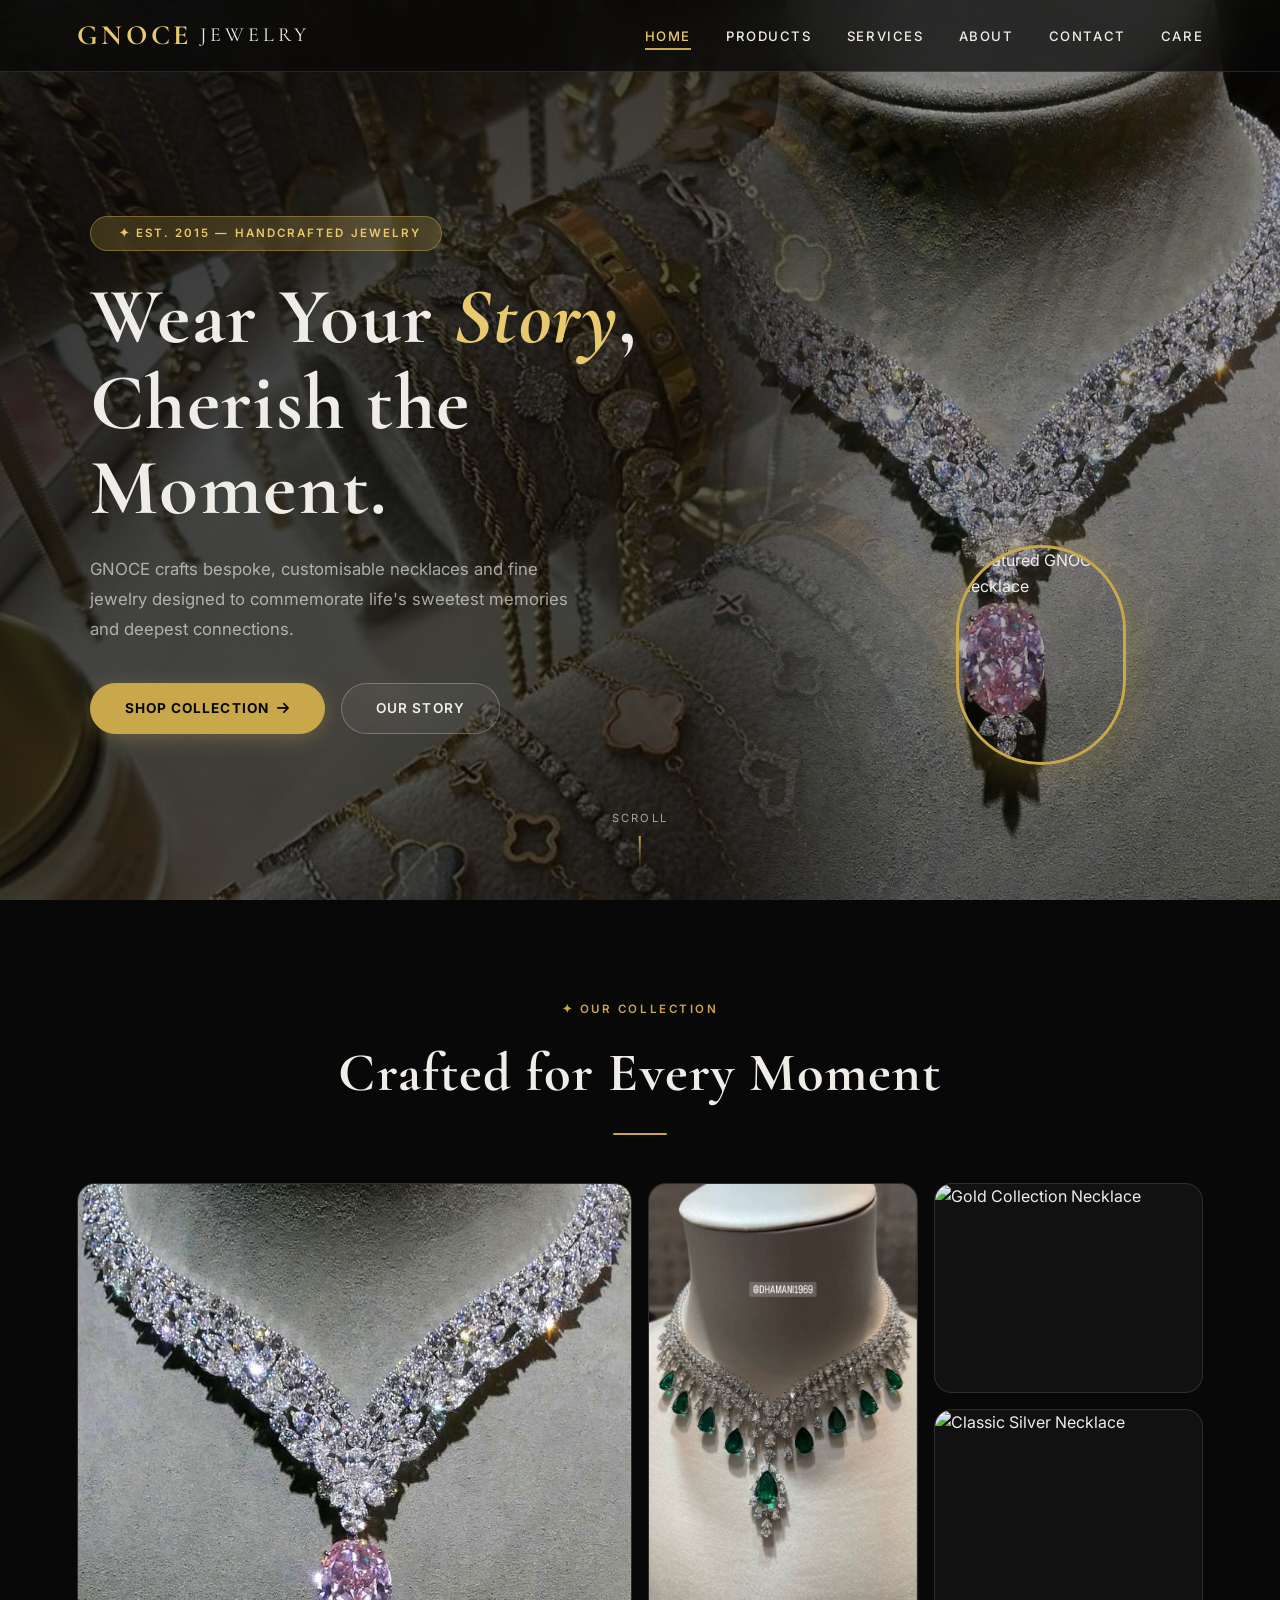
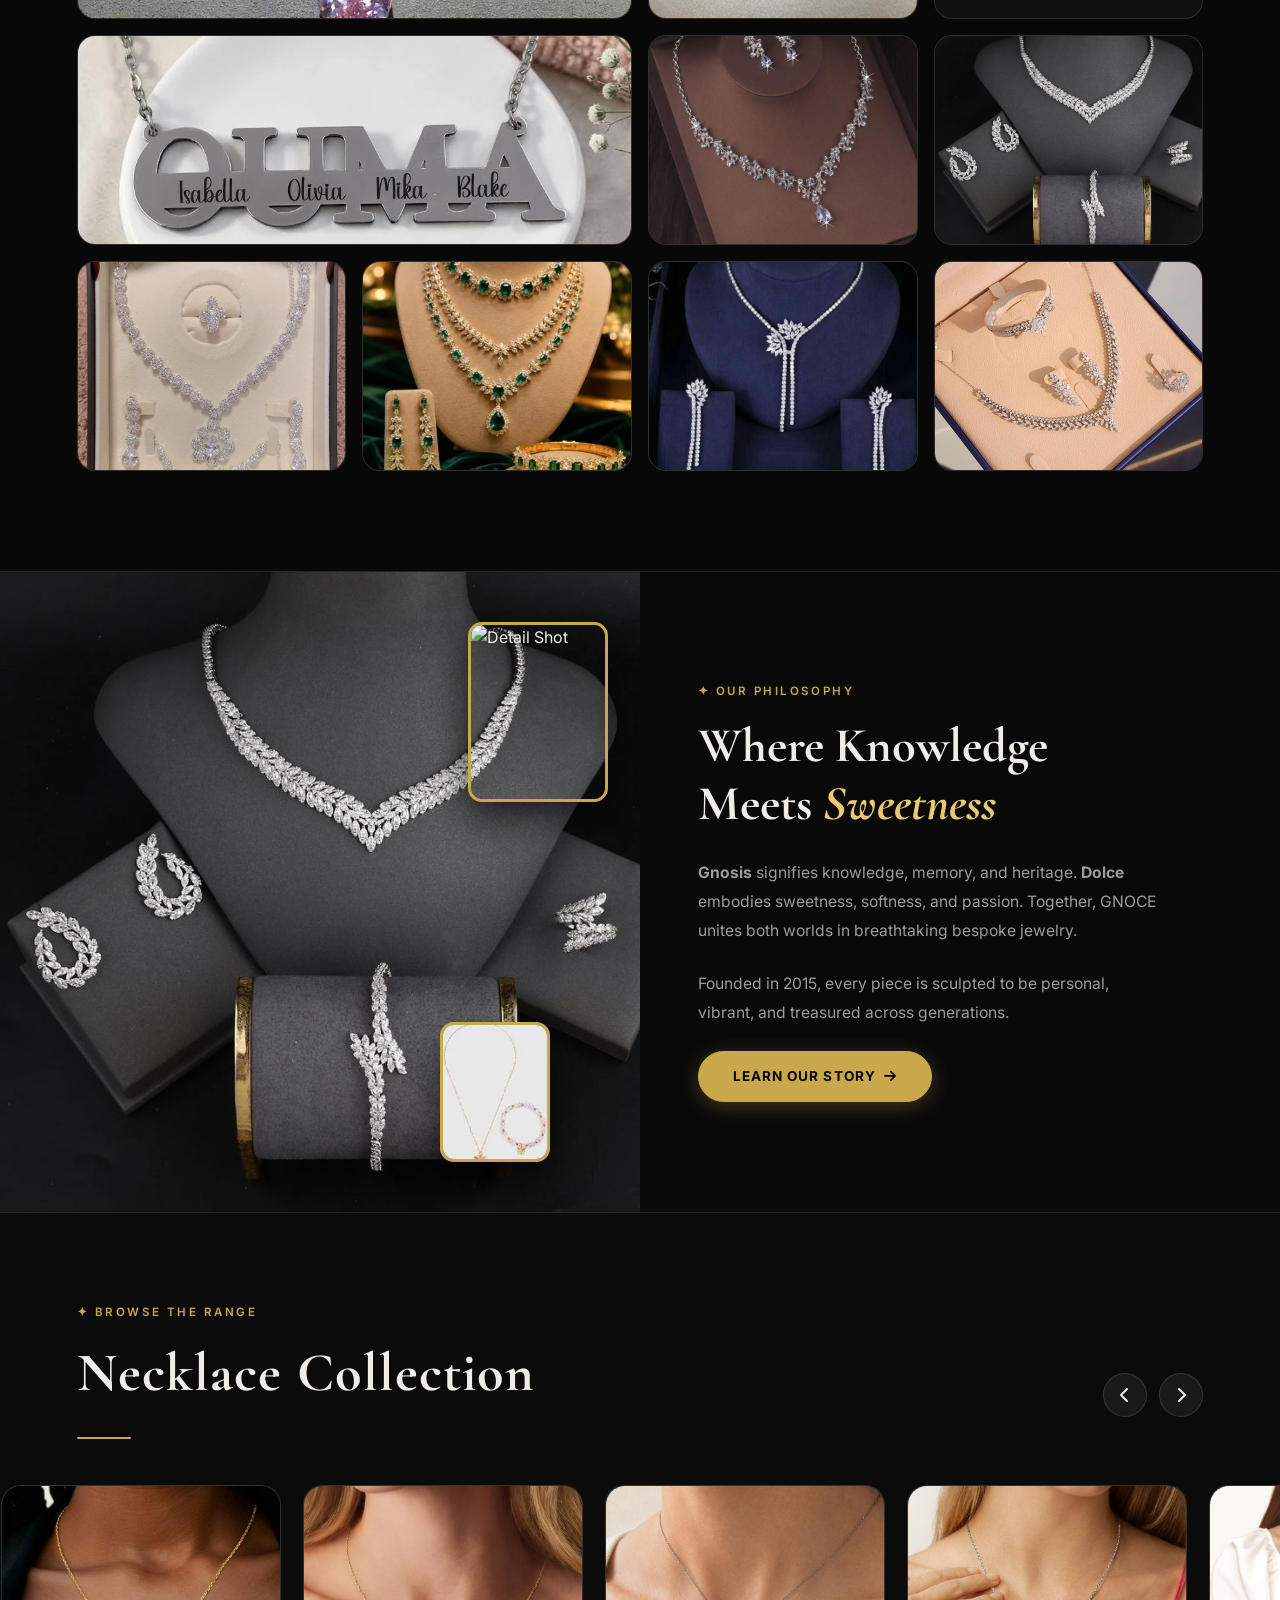
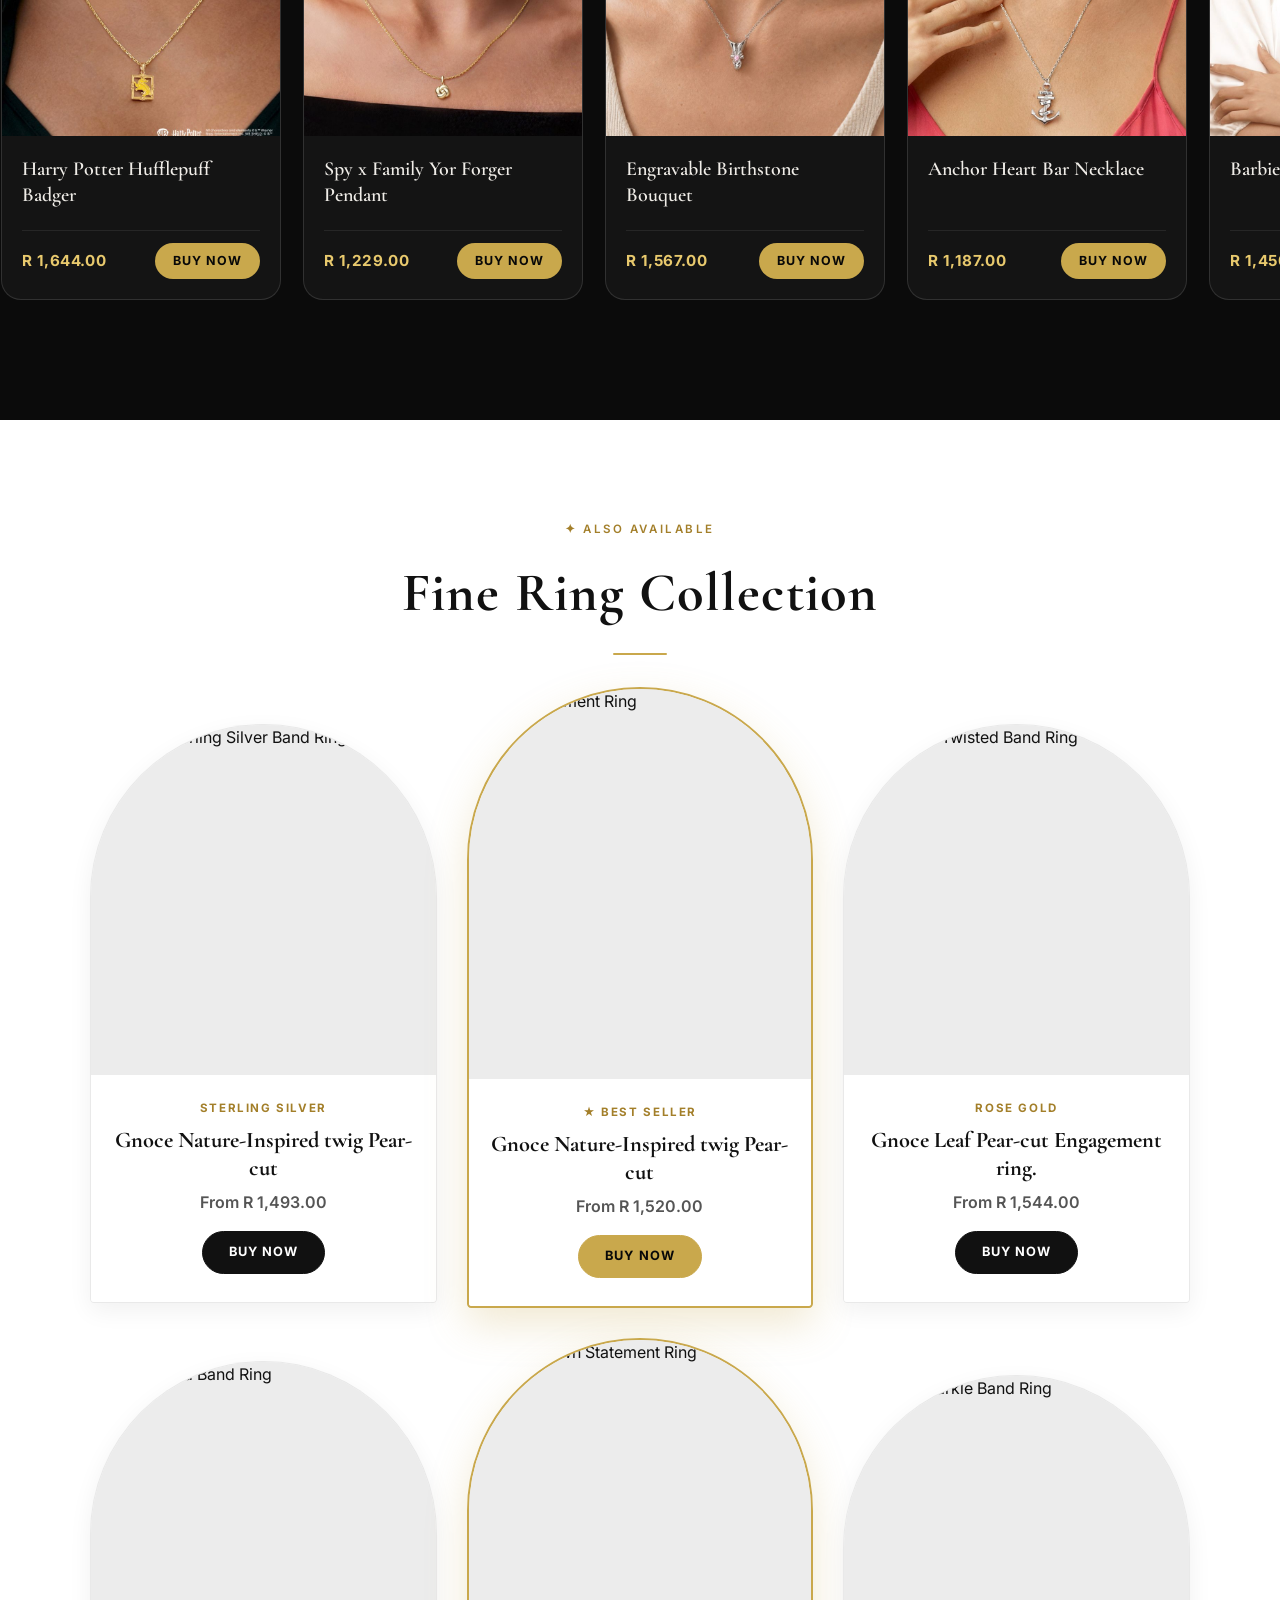
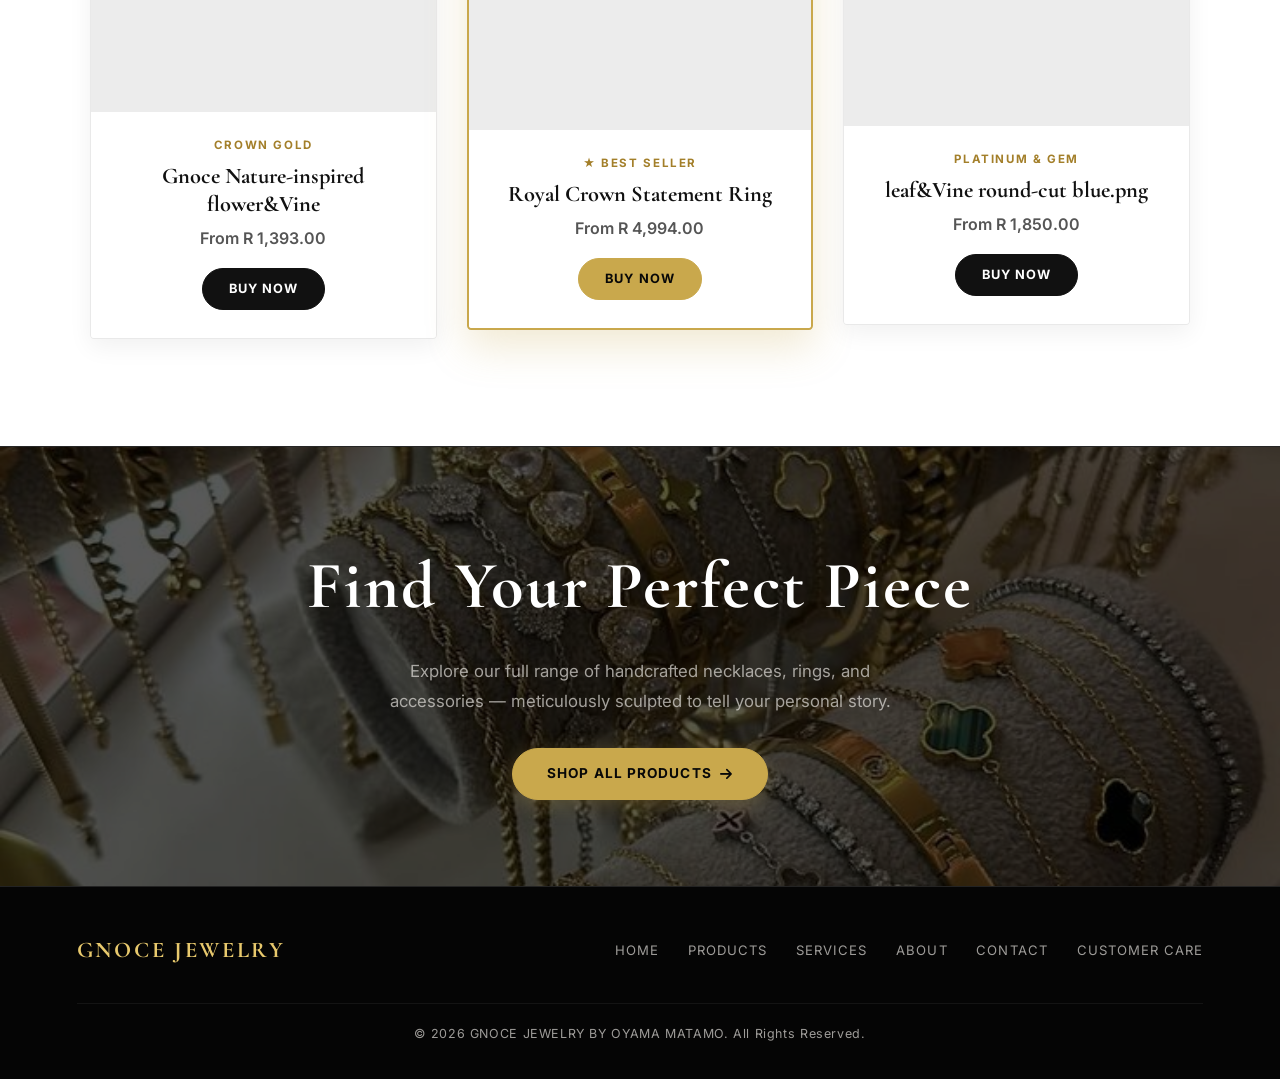
==== index-PAICTA-NSF055.html @ 59683627 "about.html 517014_3.webp bgimage.jpg contacts.html customer-care.html download(1).webp download" ====
<!DOCTYPE html>
<html lang="en">

<head>
    <meta charset="UTF-8">
    <meta name="viewport" content="width=device-width, initial-scale=1.0">
    <title>GNOCE Jewelry &mdash; Home</title>
    <meta name="description"
        content="Discover elegant handcrafted necklaces, rings, and fine jewelry at GNOCE. Find the perfect piece to commemorate your sweetest memories.">

    <!-- Google Fonts -->
    <link rel="preconnect" href="https://fonts.googleapis.com">
    <link rel="preconnect" href="https://fonts.gstatic.com" crossorigin>
    <link
        href="https://fonts.googleapis.com/css2?family=Cormorant+Garamond:ital,wght@0,400;0,600;0,700;1,400;1,600&family=Inter:wght@300;400;500;600;700&display=swap"
        rel="stylesheet">

    <!-- Font Awesome Icons -->
    <link rel="stylesheet" href="https://cdnjs.cloudflare.com/ajax/libs/font-awesome/6.4.0/css/all.min.css">

    <style>
        /* ================= Reset & Base ================= */
        *, *::before, *::after {
            margin: 0;
            padding: 0;
            box-sizing: border-box;
        }

        :root {
            --gold: #c9a84c;
            --gold-light: #e8c96d;
            --gold-dim: rgba(201, 168, 76, 0.22);
            --gold-border: rgba(201, 168, 76, 0.45);
            --dark: #080808;
            --dark-card: #121212;
            --glass: rgba(255, 255, 255, 0.06);
            --glass-border: rgba(255, 255, 255, 0.12);
            --text: #f0ede8;
            --muted: rgba(240, 237, 232, 0.65);
        }

        html {
            scroll-behavior: smooth;
        }

        body {
            font-family: 'Inter', sans-serif;
            color: var(--text);
            background: var(--dark);
            overflow-x: hidden;
            line-height: 1.6;
        }

        /* ================= Background Video & Overlay ================= */
        .bg-video {
            position: fixed;
            top: 0;
            left: 0;
            width: 100%;
            height: 100%;
            object-fit: cover;
            z-index: -2;
            pointer-events: none;
        }

        .overlay {
            position: fixed;
            inset: 0;
            background: linear-gradient(135deg, rgba(8, 8, 8, 0.88), rgba(8, 8, 8, 0.65), rgba(8, 8, 8, 0.92));
            z-index: -1;
            pointer-events: none;
        }

        /* ================= NAVBAR ================= */
        .navbar {
            position: fixed;
            top: 0;
            left: 0;
            right: 0;
            z-index: 200;
            display: flex;
            justify-content: space-between;
            align-items: center;
            padding: 0 6%;
            height: 72px;
            background: rgba(8, 8, 8, 0.72);
            backdrop-filter: blur(20px);
            -webkit-backdrop-filter: blur(20px);
            border-bottom: 1px solid var(--glass-border);
            transition: all 0.3s ease;
        }

        .logo {
            font-family: 'Cormorant Garamond', serif;
            font-size: 1.75rem;
            font-weight: 700;
            letter-spacing: 0.14em;
            color: var(--gold-light);
            text-transform: uppercase;
            text-decoration: none;
            display: inline-flex;
            align-items: center;
            gap: 8px;
        }

        .logo span {
            color: var(--text);
            font-size: 1.25rem;
            font-weight: 400;
        }

        .nav-links {
            list-style: none;
            display: flex;
            gap: 2.2rem;
            align-items: center;
        }

        .nav-links a {
            text-decoration: none;
            color: var(--text);
            font-size: 0.82rem;
            font-weight: 500;
            letter-spacing: 0.12em;
            text-transform: uppercase;
            position: relative;
            padding: 6px 0;
            transition: color 0.25s;
        }

        .nav-links a::after {
            content: '';
            position: absolute;
            left: 0;
            bottom: 0;
            width: 0;
            height: 1.5px;
            background: var(--gold);
            transition: width 0.3s ease;
        }

        .nav-links a:hover,
        .nav-links a.active {
            color: var(--gold-light);
        }

        .nav-links a:hover::after,
        .nav-links a.active::after {
            width: 100%;
        }

        .menu-toggle {
            display: none;
            background: transparent;
            border: none;
            color: var(--gold-light);
            font-size: 1.4rem;
            cursor: pointer;
            padding: 8px;
        }

        /* ================= 1. CINEMATIC HERO ================= */
        .hero {
            position: relative;
            min-height: 100vh;
            display: flex;
            align-items: center;
            padding: 120px 7% 70px;
            overflow: hidden;
        }

        /* Decorative right image */
        .hero-img-right {
            position: absolute;
            right: -30px;
            top: 0;
            bottom: 0;
            width: 48%;
            background: url('neck8.webp') center/cover no-repeat;
            mask-image: linear-gradient(to right, transparent 0%, black 35%);
            -webkit-mask-image: linear-gradient(to right, transparent 0%, black 35%);
            opacity: 0.65;
            pointer-events: none;
        }

        /* Small floating accent image */
        .hero-float {
            position: absolute;
            right: 12%;
            bottom: 15%;
            width: 170px;
            height: 220px;
            border-radius: 120px;
            overflow: hidden;
            border: 3px solid var(--gold);
            box-shadow: 0 0 50px rgba(201, 168, 76, 0.38);
            animation: floatY 5s ease-in-out infinite;
            z-index: 2;
        }

        .hero-float img {
            width: 100%;
            height: 100%;
            object-fit: cover;
            display: block;
        }

        @keyframes floatY {
            0%, 100% { transform: translateY(0); }
            50% { transform: translateY(-16px); }
        }

        .hero-content {
            max-width: 620px;
            position: relative;
            z-index: 3;
        }

        .hero-badge {
            display: inline-flex;
            align-items: center;
            gap: 8px;
            margin-bottom: 24px;
            background: var(--gold-dim);
            border: 1px solid var(--gold-border);
            color: var(--gold-light);
            font-size: 0.72rem;
            font-weight: 600;
            letter-spacing: 0.18em;
            text-transform: uppercase;
            padding: 7px 20px;
            border-radius: 999px;
            backdrop-filter: blur(8px);
            animation: fadeUp 0.8s ease both;
        }

        .hero h1 {
            font-family: 'Cormorant Garamond', serif;
            font-size: clamp(3.2rem, 6.2vw, 5.8rem);
            font-weight: 700;
            line-height: 1.08;
            margin-bottom: 22px;
            letter-spacing: 0.02em;
            animation: fadeUp 0.9s 0.1s ease both;
        }

        .hero h1 em {
            color: var(--gold-light);
            font-style: italic;
        }

        .hero p {
            font-size: 1.05rem;
            line-height: 1.8;
            color: var(--muted);
            max-width: 480px;
            margin-bottom: 38px;
            animation: fadeUp 1s 0.2s ease both;
        }

        .hero-btns {
            display: flex;
            gap: 16px;
            flex-wrap: wrap;
            animation: fadeUp 1s 0.3s ease both;
        }

        .btn-gold {
            display: inline-flex;
            align-items: center;
            justify-content: center;
            gap: 8px;
            padding: 14px 34px;
            background: var(--gold);
            color: #080808;
            border-radius: 999px;
            text-decoration: none;
            font-size: 0.85rem;
            font-weight: 700;
            letter-spacing: 0.08em;
            text-transform: uppercase;
            transition: all 0.25s ease;
            box-shadow: 0 4px 20px rgba(201, 168, 76, 0.3);
            border: 1px solid var(--gold);
            cursor: pointer;
        }

        .btn-gold:hover {
            background: var(--gold-light);
            transform: translateY(-2px);
            box-shadow: 0 8px 25px rgba(201, 168, 76, 0.45);
        }

        .btn-ghost {
            display: inline-flex;
            align-items: center;
            justify-content: center;
            gap: 8px;
            padding: 14px 34px;
            background: rgba(255, 255, 255, 0.05);
            border: 1.5px solid rgba(255, 255, 255, 0.25);
            color: var(--text);
            border-radius: 999px;
            text-decoration: none;
            font-size: 0.85rem;
            font-weight: 600;
            letter-spacing: 0.08em;
            text-transform: uppercase;
            backdrop-filter: blur(10px);
            transition: all 0.25s ease;
        }

        .btn-ghost:hover {
            border-color: var(--gold);
            color: var(--gold-light);
            background: rgba(201, 168, 76, 0.1);
            transform: translateY(-2px);
        }

        .scroll-hint {
            position: absolute;
            bottom: 32px;
            left: 50%;
            transform: translateX(-50%);
            display: flex;
            flex-direction: column;
            align-items: center;
            gap: 8px;
            color: var(--muted);
            font-size: 0.7rem;
            letter-spacing: 0.2em;
            text-transform: uppercase;
            animation: bounce 2.2s infinite;
            pointer-events: none;
        }

        .scroll-hint::after {
            content: '';
            width: 1.5px;
            height: 32px;
            background: linear-gradient(to bottom, var(--gold), transparent);
        }

        /* ================= 2. BENTO MOSAIC GRID ================= */
        .bento-section {
            position: relative;
            z-index: 1;
            padding: 100px 6%;
            background: rgba(8, 8, 8, 0.88);
            backdrop-filter: blur(8px);
        }

        .section-label {
            text-align: center;
            display: block;
            font-size: 0.72rem;
            font-weight: 600;
            letter-spacing: 0.22em;
            text-transform: uppercase;
            color: var(--gold);
            margin-bottom: 12px;
        }

        .section-title {
            font-family: 'Cormorant Garamond', serif;
            font-size: clamp(2.2rem, 4.5vw, 3.4rem);
            font-weight: 700;
            text-align: center;
            margin-bottom: 8px;
            color: var(--text);
            letter-spacing: 0.02em;
        }

        .divider {
            width: 54px;
            height: 2px;
            background: var(--gold);
            margin: 16px auto 48px;
            border-radius: 999px;
        }

        .bento-grid {
            display: grid;
            grid-template-columns: repeat(4, 1fr);
            grid-auto-rows: 210px;
            gap: 16px;
            max-width: 1180px;
            margin: 0 auto;
        }

        .bento-cell {
            border-radius: 18px;
            overflow: hidden;
            position: relative;
            cursor: pointer;
            border: 1px solid var(--glass-border);
            background: #111;
        }

        .bento-cell img {
            width: 100%;
            height: 100%;
            object-fit: cover;
            transition: transform 0.6s cubic-bezier(0.16, 1, 0.3, 1);
            display: block;
        }

        .bento-cell:hover img {
            transform: scale(1.08);
        }

        .bento-cell::after {
            content: '';
            position: absolute;
            inset: 0;
            background: linear-gradient(to top, rgba(201, 168, 76, 0.4), transparent 60%);
            opacity: 0;
            transition: opacity 0.35s ease;
            pointer-events: none;
        }

        .bento-cell:hover::after {
            opacity: 1;
        }

        .bento-caption {
            position: absolute;
            bottom: 0;
            left: 0;
            right: 0;
            z-index: 2;
            padding: 18px 20px;
            background: linear-gradient(to top, rgba(0, 0, 0, 0.88), rgba(0, 0, 0, 0.4), transparent);
            font-size: 0.86rem;
            font-weight: 600;
            letter-spacing: 0.05em;
            transform: translateY(8px);
            opacity: 0;
            transition: opacity 0.3s ease, transform 0.3s ease;
        }

        .bento-cell:hover .bento-caption {
            opacity: 1;
            transform: translateY(0);
        }

        .span-2c { grid-column: span 2; }
        .span-2r { grid-row: span 2; }
        .span-2c-2r { grid-column: span 2; grid-row: span 2; }

        /* ================= 3. EDITORIAL SPLIT ================= */
        .editorial {
            position: relative;
            z-index: 1;
            display: grid;
            grid-template-columns: 1fr 1fr;
            min-height: 580px;
            border-top: 1px solid var(--glass-border);
            border-bottom: 1px solid var(--glass-border);
        }

        .editorial-img {
            position: relative;
            overflow: hidden;
            background: #0f0f0f;
        }

        .editorial-img > img {
            width: 100%;
            height: 100%;
            object-fit: cover;
            display: block;
            transition: transform 6s ease;
        }

        .editorial-img:hover > img {
            transform: scale(1.05);
        }

        .editorial-thumb {
            position: absolute;
            border-radius: 14px;
            overflow: hidden;
            border: 3px solid var(--gold);
            box-shadow: 0 16px 40px rgba(0, 0, 0, 0.7);
            z-index: 2;
        }

        .editorial-thumb img {
            width: 100%;
            height: 100%;
            object-fit: cover;
            display: block;
        }

        .thumb-a {
            width: 140px;
            height: 180px;
            right: 32px;
            top: 50px;
        }

        .thumb-b {
            width: 110px;
            height: 140px;
            right: 90px;
            bottom: 50px;
        }

        .editorial-text {
            background: rgba(10, 10, 10, 0.94);
            display: flex;
            flex-direction: column;
            justify-content: center;
            padding: 80px 9%;
        }

        .editorial-text .section-label {
            text-align: left;
            margin-bottom: 16px;
        }

        .editorial-text h2 {
            font-family: 'Cormorant Garamond', serif;
            font-size: clamp(2.2rem, 3.8vw, 3.2rem);
            font-weight: 700;
            margin-bottom: 24px;
            line-height: 1.2;
        }

        .editorial-text p {
            font-size: 0.98rem;
            line-height: 1.85;
            color: var(--muted);
            margin-bottom: 24px;
            max-width: 460px;
        }

        /* ================= 4. HORIZONTAL SCROLL STRIP ================= */
        .scroll-strip-section {
            position: relative;
            z-index: 1;
            padding: 90px 0;
            background: rgba(12, 12, 12, 0.95);
            overflow: hidden;
        }

        .strip-header {
            display: flex;
            justify-content: space-between;
            align-items: flex-end;
            padding: 0 6%;
            margin-bottom: 20px;
        }

        .strip-header-text .section-label {
            text-align: left;
            margin-bottom: 8px;
        }

        .strip-header-text .section-title {
            text-align: left;
            margin-bottom: 0;
        }

        .strip-nav-btns {
            display: flex;
            gap: 12px;
        }

        .strip-btn {
            width: 44px;
            height: 44px;
            border-radius: 50%;
            background: rgba(255, 255, 255, 0.06);
            border: 1px solid var(--glass-border);
            color: var(--text);
            display: flex;
            align-items: center;
            justify-content: center;
            cursor: pointer;
            transition: all 0.25s ease;
            font-size: 1rem;
        }

        .strip-btn:hover {
            background: var(--gold);
            color: #080808;
            border-color: var(--gold);
        }

        .scroll-strip-section .divider {
            margin: 16px 6% 36px;
        }

        .strip-track {
            display: flex;
            gap: 22px;
            padding: 10px 6% 30px;
            overflow-x: auto;
            scroll-snap-type: x mandatory;
            -webkit-overflow-scrolling: touch;
            scrollbar-width: thin;
            scrollbar-color: var(--gold) rgba(255, 255, 255, 0.05);
        }

        .strip-track::-webkit-scrollbar {
            height: 6px;
        }

        .strip-track::-webkit-scrollbar-track {
            background: rgba(255, 255, 255, 0.05);
            border-radius: 999px;
            margin: 0 6%;
        }

        .strip-track::-webkit-scrollbar-thumb {
            background: var(--gold);
            border-radius: 999px;
        }

        .strip-card {
            flex: 0 0 280px;
            border-radius: 20px;
            overflow: hidden;
            position: relative;
            scroll-snap-align: start;
            border: 1px solid var(--glass-border);
            background: #141414;
            display: flex;
            flex-direction: column;
            transition: transform 0.35s ease, box-shadow 0.35s ease, border-color 0.35s ease;
        }

        .strip-card:hover {
            transform: translateY(-8px);
            border-color: var(--gold);
            box-shadow: 0 16px 36px rgba(0, 0, 0, 0.5);
        }

        .strip-card-img-wrap {
            position: relative;
            width: 100%;
            height: 250px;
            overflow: hidden;
            background: #0d0d0d;
        }

        .strip-card-img-wrap img {
            width: 100%;
            height: 100%;
            object-fit: cover;
            transition: transform 0.5s ease;
            display: block;
        }

        .strip-card:hover .strip-card-img-wrap img {
            transform: scale(1.08);
        }

        .strip-card-info {
            padding: 20px;
            display: flex;
            flex-direction: column;
            flex-grow: 1;
            justify-content: space-between;
        }

        .strip-card-info h3 {
            font-family: 'Cormorant Garamond', serif;
            font-size: 1.25rem;
            font-weight: 600;
            color: var(--text);
            margin-bottom: 8px;
            line-height: 1.3;
        }

        .strip-card-meta {
            display: flex;
            justify-content: space-between;
            align-items: center;
            margin-top: 14px;
            padding-top: 12px;
            border-top: 1px solid rgba(255, 255, 255, 0.08);
        }

        .strip-card-price {
            font-size: 0.95rem;
            font-weight: 700;
            color: var(--gold-light);
            letter-spacing: 0.03em;
        }

        .Buy-now {
            display: inline-flex;
            align-items: center;
            justify-content: center;
            gap: 6px;
            padding: 8px 18px;
            background: var(--gold);
            color: #080808;
            font-size: 0.78rem;
            font-weight: 700;
            letter-spacing: 0.08em;
            text-transform: uppercase;
            text-decoration: none;
            border-radius: 999px;
            transition: all 0.25s ease;
            cursor: pointer;
        }

        .Buy-now:hover {
            background: var(--gold-light);
            transform: translateY(-2px);
            box-shadow: 0 4px 15px rgba(201, 168, 76, 0.4);
        }

        /* ================= 5. RINGS FEATURE SECTION ================= */
        .rings-section {
            position: relative;
            z-index: 1;
            padding: 100px 6%;
            background: #ffffff;
            color: #111;
        }

        .rings-section .section-label {
            color: #a37f2a;
        }

        .rings-section .section-title {
            color: #111111;
        }

        .rings-section .divider {
            background: var(--gold);
        }

        .rings-grid {
            display: grid;
            grid-template-columns: repeat(3, 1fr);
            gap: 30px;
            max-width: 1100px;
            margin: 0 auto;
            align-items: center;
        }

        .ring-card {
            position: relative;
            border-radius: 999px 999px 24px 24px;
            overflow: hidden;
            background: #f7f7f7;
            box-shadow: 0 8px 24px rgba(0, 0, 0, 0.06);
            transition: transform 0.35s ease, box-shadow 0.35s ease;
            display: flex;
            flex-direction: column;
            border: 1px solid rgba(0, 0, 0, 0.06);
        }

        .ring-card:hover {
            transform: translateY(-10px);
            box-shadow: 0 25px 50px rgba(0, 0, 0, 0.16);
        }

        .ring-card-img-wrap {
            position: relative;
            width: 100%;
            height: 350px;
            overflow: hidden;
            background: #ececec;
        }

        .ring-card-img-wrap img {
            width: 100%;
            height: 100%;
            object-fit: cover;
            display: block;
            transition: transform 0.6s ease;
        }

        .ring-card:hover .ring-card-img-wrap img {
            transform: scale(1.06);
        }

        .ring-card-info {
            padding: 24px 22px 28px;
            text-align: center;
            background: #ffffff;
            display: flex;
            flex-direction: column;
            align-items: center;
        }

        .ring-card-info .tag {
            display: inline-block;
            font-size: 0.72rem;
            font-weight: 700;
            letter-spacing: 0.14em;
            text-transform: uppercase;
            color: #a37f2a;
            margin-bottom: 8px;
        }

        .ring-card-info h3 {
            font-family: 'Cormorant Garamond', serif;
            font-size: 1.4rem;
            font-weight: 700;
            color: #111;
            margin-bottom: 8px;
            line-height: 1.25;
        }

        .ring-card-info .price {
            font-size: 1rem;
            font-weight: 600;
            color: #555;
            margin-bottom: 16px;
        }

        .ring-card-info .Buy-now {
            padding: 10px 26px;
            font-size: 0.8rem;
            background: #111;
            color: #fff;
            border: 1px solid #111;
        }

        .ring-card-info .Buy-now:hover {
            background: var(--gold);
            color: #080808;
            border-color: var(--gold);
            box-shadow: 0 6px 18px rgba(201, 168, 76, 0.4);
        }

        /* Center featured ring */
        .ring-card.featured {
            transform: translateY(-16px);
            border: 2.5px solid var(--gold);
            box-shadow: 0 16px 40px rgba(201, 168, 76, 0.25);
        }

        .ring-card.featured:hover {
            transform: translateY(-26px);
            box-shadow: 0 30px 60px rgba(201, 168, 76, 0.35);
        }

        .ring-card.featured .ring-card-img-wrap {
            height: 390px;
        }

        .ring-card.featured .ring-card-info .Buy-now {
            background: var(--gold);
            color: #080808;
            border-color: var(--gold);
        }

        .ring-card.featured .ring-card-info .Buy-now:hover {
            background: var(--gold-light);
        }

        /* ================= 6. FULL-BLEED BANNER ================= */
        .banner {
            position: relative;
            z-index: 1;
            min-height: 440px;
            overflow: hidden;
            display: flex;
            align-items: center;
            justify-content: center;
            border-top: 1px solid var(--glass-border);
        }

        .banner img {
            position: absolute;
            inset: 0;
            width: 100%;
            height: 100%;
            object-fit: cover;
            filter: brightness(0.35);
        }

        .banner-content {
            position: relative;
            z-index: 2;
            text-align: center;
            padding: 40px 20px;
            max-width: 720px;
        }

        .banner-content h2 {
            font-family: 'Cormorant Garamond', serif;
            font-size: clamp(2.4rem, 5.2vw, 4.2rem);
            font-weight: 700;
            margin-bottom: 16px;
            letter-spacing: 0.03em;
            color: #ffffff;
        }

        .banner-content p {
            color: var(--muted);
            font-size: 1.05rem;
            line-height: 1.8;
            margin-bottom: 32px;
            max-width: 540px;
            margin-left: auto;
            margin-right: auto;
        }

        /* ================= FOOTER ================= */
        footer {
            position: relative;
            z-index: 1;
            background: #050505;
            border-top: 1px solid var(--glass-border);
            padding: 45px 6% 35px;
            display: flex;
            justify-content: space-between;
            align-items: center;
            flex-wrap: wrap;
            gap: 20px;
        }

        .footer-logo {
            font-family: 'Cormorant Garamond', serif;
            font-size: 1.4rem;
            font-weight: 700;
            color: var(--gold-light);
            letter-spacing: 0.12em;
            text-transform: uppercase;
        }

        .footer-links {
            display: flex;
            gap: 1.8rem;
            list-style: none;
            flex-wrap: wrap;
        }

        .footer-links a {
            color: var(--muted);
            text-decoration: none;
            font-size: 0.82rem;
            letter-spacing: 0.08em;
            text-transform: uppercase;
            transition: color 0.25s;
        }

        .footer-links a:hover {
            color: var(--gold-light);
        }

        .footer-copy {
            color: var(--muted);
            font-size: 0.78rem;
            letter-spacing: 0.05em;
            width: 100%;
            text-align: center;
            margin-top: 15px;
            padding-top: 20px;
            border-top: 1px solid rgba(255, 255, 255, 0.06);
        }

        /* ================= Animations ================= */
        @keyframes fadeUp {
            from {
                opacity: 0;
                transform: translateY(24px);
            }
            to {
                opacity: 1;
                transform: translateY(0);
            }
        }

        @keyframes bounce {
            0%, 100% {
                transform: translateX(-50%) translateY(0);
            }
            50% {
                transform: translateX(-50%) translateY(8px);
            }
        }

        /* ================= Responsive Queries ================= */
        @media (max-width: 960px) {
            .hero-img-right, .hero-float {
                display: none;
            }

            .editorial {
                grid-template-columns: 1fr;
            }

            .editorial-img {
                height: 380px;
            }

            .bento-grid {
                grid-template-columns: repeat(2, 1fr);
            }

            .span-2c, .span-2c-2r {
                grid-column: span 2;
            }

            .rings-grid {
                grid-template-columns: 1fr 1fr;
            }

            .ring-card.featured {
                grid-column: span 2;
                transform: none;
            }

            .ring-card.featured:hover {
                transform: translateY(-8px);
            }
        }

        @media (max-width: 640px) {
            .menu-toggle {
                display: block;
            }

            .nav-links {
                position: fixed;
                top: 72px;
                left: 0;
                right: 0;
                background: rgba(8, 8, 8, 0.96);
                backdrop-filter: blur(20px);
                flex-direction: column;
                gap: 1.2rem;
                padding: 24px;
                border-bottom: 1px solid var(--glass-border);
                transform: translateY(-120%);
                transition: transform 0.3s ease;
                opacity: 0;
                pointer-events: none;
            }

            .nav-links.open {
                transform: translateY(0);
                opacity: 1;
                pointer-events: auto;
            }

            .bento-grid {
                grid-template-columns: 1fr;
            }

            .span-2c, .span-2c-2r, .span-2r {
                grid-column: span 1;
                grid-row: span 1;
            }

            .rings-grid {
                grid-template-columns: 1fr;
            }

            .ring-card.featured {
                grid-column: span 1;
            }

            .strip-header {
                flex-direction: column;
                align-items: flex-start;
                gap: 15px;
            }

            footer {
                flex-direction: column;
                text-align: center;
                gap: 16px;
            }

            .footer-links {
                justify-content: center;
            }
        }
    </style>
</head>

<body>

    <!-- Background Video & Dark Overlay -->
    <video autoplay muted loop playsinline class="bg-video" poster="bgimage.jpg">
        <source src="necklace-bg.mp4" type="video/mp4">
        <source src="nacklace#.mp4" type="video/mp4">
    </video>
    <div class="overlay"></div>

    <!-- ================= NAVBAR ================= -->
    <header>
        <nav class="navbar">
            <a href="index.html" class="logo">
                GNOCE <span>Jewelry</span>
            </a>

            <button class="menu-toggle" id="menuToggle" aria-label="Toggle Navigation Menu">
                <i class="fas fa-bars"></i>
            </button>

            <ul class="nav-links" id="navLinks">
                <li><a href="index.html" class="active">Home</a></li>
                <li><a href="products.html">Products</a></li>
                <li><a href="services.html">Services</a></li>
                <li><a href="about.html">About</a></li>
                <li><a href="contacts.html">Contact</a></li>
                <li><a href="customer-care.html">Care</a></li>
            </ul>
        </nav>
    </header>

    <!-- ================= 1. CINEMATIC HERO ================= -->
    <section class="hero">
        <!-- Large decorative image pinned to right -->
        <div class="hero-img-right"></div>

        <!-- Floating accent pill image -->
        <div class="hero-float">
            <img src="neck1.jpg" alt="Featured GNOCE Necklace">
        </div>

        <div class="hero-content">
            <div class="hero-badge">
                <i class="fas fa-sparkles"></i> &#10022; Est. 2015 &mdash; Handcrafted Jewelry
            </div>
            <h1>Wear Your <em>Story</em>,<br>Cherish the Moment.</h1>
            <p>
                GNOCE crafts bespoke, customisable necklaces and fine jewelry
                designed to commemorate life's sweetest memories and deepest connections.
            </p>

            <div class="hero-btns">
                <a href="products.html" class="btn-gold">
                    Shop Collection <i class="fas fa-arrow-right"></i>
                </a>
                <a href="about.html" class="btn-ghost">
                    Our Story
                </a>
            </div>
        </div>

        <div class="scroll-hint">Scroll</div>
    </section>

    <!-- ================= 2. BENTO MOSAIC GRID ================= -->
    <section class="bento-section">
        <span class="section-label">&#10022; Our Collection</span>
        <h2 class="section-title">Crafted for Every Moment</h2>
        <div class="divider"></div>

        <div class="bento-grid">
            <!-- Large Hero Cell (2col x 2row) -->
            <div class="bento-cell span-2c-2r">
                <img src="neck8.webp" alt="Signature Necklace Statement Piece">
                <div class="bento-caption">Signature Collection &mdash; The Statement Piece</div>
            </div>

            <!-- Tall Cell (1col x 2row) -->
            <div class="bento-cell span-2r">
                <img src="neck7.webp" alt="Layered Elegance Necklace">
                <div class="bento-caption">Layered Elegance</div>
            </div>

            <!-- Standard Cells -->
            <div class="bento-cell">
                <img src="neck2.jpg" alt="Gold Collection Necklace">
                <div class="bento-caption">Gold Collection</div>
            </div>

            <div class="bento-cell">
                <img src="neck4.jpg" alt="Classic Silver Necklace">
                <div class="bento-caption">Classic Silver</div>
            </div>

            <!-- Wide Cell (2col) -->
            <div class="bento-cell span-2c">
                <img src="shopping 3.webp" alt="GNOCE Boutique Store Experience">
                <div class="bento-caption">Visit Our Flagship Experience</div>
            </div>

            <div class="bento-cell">
                <img src="neck5.jpg" alt="Pendant Series">
                <div class="bento-caption">Pendant Series</div>
            </div>

            <div class="bento-cell">
                <img src="neck6.jpg" alt="Diamante Line Necklace">
                <div class="bento-caption">Diamante Line</div>
            </div>

            <div class="bento-cell">
                <img src="nck2.jpg" alt="Classic Gold Choker">
                <div class="bento-caption">Classic Gold</div>
            </div>

            <div class="bento-cell">
                <img src="neck10.jpg" alt="Golden Radiance Necklace">
                <div class="bento-caption">Golden Radiance</div>
            </div>

            <div class="bento-cell">
                <img src="nck1.jpg" alt="Silver Whisper Necklace">
                <div class="bento-caption">Silver Whisper</div>
            </div>

            <div class="bento-cell">
                <img src="nck3.webp" alt="Artisan Silver Chain">
                <div class="bento-caption">Artisan Silver</div>
            </div>
        </div>
    </section>

    <!-- ================= 3. EDITORIAL SPLIT ================= -->
    <section class="editorial">
        <!-- Left: Stacked images with floating accent thumbnails -->
        <div class="editorial-img">
            <img src="neck6.jpg" alt="Jewelry Lifestyle Showcase">

            <div class="editorial-thumb thumb-a">
                <img src="neck1.jpg" alt="Detail Shot">
            </div>
            <div class="editorial-thumb thumb-b">
                <img src="download (1).webp" alt="Gold Accent">
            </div>
        </div>

        <!-- Right: Editorial Philosophy Content -->
        <div class="editorial-text">
            <span class="section-label">&#10022; Our Philosophy</span>
            <h2>Where Knowledge<br>Meets <em style="color:var(--gold-light); font-style:italic;">Sweetness</em></h2>
            <p>
                <strong>Gnosis</strong> signifies knowledge, memory, and heritage.
                <strong>Dolce</strong> embodies sweetness, softness, and passion.
                Together, GNOCE unites both worlds in breathtaking bespoke jewelry.
            </p>
            <p>
                Founded in 2015, every piece is sculpted to be personal, vibrant,
                and treasured across generations.
            </p>
            <a href="about.html" class="btn-gold" style="width: fit-content;">
                Learn Our Story <i class="fas fa-arrow-right"></i>
            </a>
        </div>
    </section>

    <!-- ================= 4. HORIZONTAL SCROLL STRIP (Necklaces) ================= -->
    <section class="scroll-strip-section">
        <div class="strip-header">
            <div class="strip-header-text">
                <span class="section-label">&#10022; Browse the Range</span>
                <h2 class="section-title">Necklace Collection</h2>
            </div>
            <div class="strip-nav-btns">
                <button class="strip-btn" id="stripPrev" aria-label="Previous Items">
                    <i class="fas fa-chevron-left"></i>
                </button>
                <button class="strip-btn" id="stripNext" aria-label="Next Items">
                    <i class="fas fa-chevron-right"></i>
                </button>
            </div>
        </div>
        <div class="divider"></div>

        <div class="strip-track" id="stripTrack">
            <!-- Product 1 -->
            <div class="strip-card">
                <div class="strip-card-img-wrap">
                    <img src="Gnoce harry potter hufferpuff badger.jpg" alt="Gnoce Harry Potter Hufflepuff Badger">
                </div>
                <div class="strip-card-info">
                    <h3>Harry Potter Hufflepuff Badger</h3>
                    <div class="strip-card-meta">
                        <span class="strip-card-price">R 1,644.00</span>
                        <a href="https://www.google.com/aclk?sa=L&ai=DChsSEwj0qfCv_bOXAxW1noMHHcW8K_UYACICCAEQDRoCZWY&co=1&ase=2&gclid=CjwKCAjwirLWBhBBEiwAlItbErmMU7D0g1t7e_AC98AAcG0cFo4w41KEtgZU2g_cbzu7C48W0yZJHRoCDcQQAvD_BwE&cid=[base64]&cce=2&category=acrcp_v1_32&sig=AOD64_3K8oOr26JYqjKgWv36Kz8HlbjfKA&ctype=5&q=&nis=4&ved=2ahUKEwjCgumv_bOXAxWs87sIHZuALZIQ5bgDKAB6BAgJEAs&adurl=" class="Buy-now">Buy now</a>
                    </div>
                </div>
            </div>

            <!-- Product 2 -->
            <div class="strip-card">
                <div class="strip-card-img-wrap">
                    <img src="spy x family yor forger pendant.jpg" alt="Spy x Family Yor Forger Pendant">
                </div>
                <div class="strip-card-info">
                    <h3>Spy x Family Yor Forger Pendant</h3>
                    <div class="strip-card-meta">
                        <span class="strip-card-price">R 1,229.00</span>
                        <a href="https://www.google.com/aclk?sa=L&ai=DChsSEwiAwvLc_LOXAxWwOwYAHXrbPD0YACICCAEQFhoCd3M&co=1&ase=2&gclid=CjwKCAjwirLWBhBBEiwAlItbEiKlgPo6u4R27mXd5JYg_tAhmTk6t_AoSUTms5l3mWEDMfCVV8Ue3xoCaGMQAvD_BwE&cid=[base64]&cce=2&category=acrcp_v1_32&sig=AOD64_1dmrVLjgP_cc82AunfL5sjXA_01Q&ctype=5&q=&nis=4&ved=2ahUKEwiQ7Ovc_LOXAxVy_7sIHa2xBXoQ5bgDKAB6BAgKEAs&adurl=" class="Buy-now">Buy now</a>
                    </div>
                </div>
            </div>

            <!-- Product 3 -->
            <div class="strip-card">
                <div class="strip-card-img-wrap">
                    <img src="gnoce Engravable birthstone bouquet.jpg" alt="GNOCE Engravable Birthstone Bouquet">
                </div>
                <div class="strip-card-info">
                    <h3>Engravable Birthstone Bouquet</h3>
                    <div class="strip-card-meta">
                        <span class="strip-card-price">R 1,567.00</span>
                        <a href="https://www.google.com/aclk?sa=L&ai=DChsSEwjop8iG_bOXAxXwmYMHHXKuGewYACICCAEQDRoCZWY&co=1&ase=2&gclid=CjwKCAjwirLWBhBBEiwAlItbEka1W__-veuWPpMW6mxOPyMb9l43lyF8wAO6xkgpbnQBZg_5wwRdbRoCbGkQAvD_BwE&cid=[base64]&cce=2&category=acrcp_v1_32&sig=AOD64_0BSkqBIwSa2etC7U7c_hv67wo4fQ&ctype=5&q=&nis=4&ved=2ahUKEwjJzsGG_bOXAxUVgf0HHZsQExMQ5bgDKAB6BAgMEAs&adurl=" class="Buy-now">Buy now</a>
                    </div>
                </div>
            </div>

            <!-- Product 4 -->
            <div class="strip-card">
                <div class="strip-card-img-wrap">
                    <img src="GNOCE ANCHOR HEART BAR NECKLACE.jpg" alt="GNOCE Anchor Heart Bar Necklace">
                </div>
                <div class="strip-card-info">
                    <h3>Anchor Heart Bar Necklace</h3>
                    <div class="strip-card-meta">
                        <span class="strip-card-price">R 1,187.00</span>
                        <a href="https://www.google.com/aclk?sa=L&ai=DChsSEwijq6_G_bOXAxXFkoMHHeEEJlUYACICCAEQCBoCZWY&co=1&ase=2&gclid=CjwKCAjwirLWBhBBEiwAlItbEjIAJ_1xoQtRqU--J6hnt8KYHqN-u4r5_hDq0DL8XYEQxOrPDU1edhoCRVoQAvD_BwE&cid=[base64]&cce=2&category=acrcp_v1_32&sig=AOD64_2ece8P6vn1-w7GsUNJYB2gNF0ZXw&ctype=5&q=&nis=4&ved=2ahUKEwjp3KjG_bOXAxWfhP0HHciRJDwQ5bgDKAB6BAgMEAs&adurl=" class="Buy-now">Buy now</a>
                    </div>
                </div>
            </div>

            <!-- Product 5 -->
            <div class="strip-card">
                <div class="strip-card-img-wrap">
                    <img src="GNOCE Barbie pink Heart.jpg" alt="GNOCE Barbie Pink Heart Necklace">
                </div>
                <div class="strip-card-info">
                    <h3>Barbie Pink Heart Necklace</h3>
                    <div class="strip-card-meta">
                        <span class="strip-card-price">R 1,450.00</span>
                        <a href="https://www.google.com/aclk?sa=L&ai=DChsSEwjMl4j__bOXAxXXnYMHHdYFDlUYACICCAEQBRoCZWY&co=1&ase=2&gclid=CjwKCAjwirLWBhBBEiwAlItbEv2BllfryZZmnbRrxBu_usQyCXFl-vKGDNGoteM7Y5mJchhRCsrNJhoCdpMQAvD_BwE&cid=[base64]&cce=2&category=acrcp_v1_32&sig=AOD64_2wS6DFI-1r65hQq5oUsPQog2vRhA&ctype=5&q=&nis=4&ved=2ahUKEwjchIH__bOXAxXOgv0HHc-8IIoQ5bgDKAB6BAgMEAs&adurl=" class="Buy-now">Buy now</a>
                    </div>
                </div>
            </div>

            <!-- Product 6 -->
            <div class="strip-card">
                <div class="strip-card-img-wrap">
                    <img src="C:\Users\PAICTA-NSF 055\Downloads\gnoce with you together.jpg" alt="Classic Silver Chain Necklace">
                </div>
                <div class="strip-card-info">
                    <h3>gnoce with you together</h3>
                    <div class="strip-card-meta">
                        <span class="strip-card-price">R 1,644.00</span>
                        <a href="https://www.google.com/aclk?sa=L&ai=DChsSEwjh2dao_rOXAxXuGQYAHSMSFtoYACICCAEQCBoCd3M&co=1&ase=2&gclid=CjwKCAjwirLWBhBBEiwAlItbEqHNXWbPf5joSGGQ8y-cbXK0NEv7e8dLUJG2StCiya4nug826UJVBxoCw28QAvD_BwE&cid=[base64]&cce=2&category=acrcp_v1_32&sig=AOD64_1ONlv3GzrlpmPa0aVzd64zy8aAxg&ctype=5&q=&nis=4&ved=2ahUKEwiewdCo_rOXAxXO_7sIHXNFARgQ5bgDKAB6BAgMEAs&adurl=" class="Buy-now">Buy now</a>
                    </div>
                </div>
            </div>
        </div>
    </section>

    <!-- ================= 5. FINE RING COLLECTION ================= -->
    <section class="rings-section">
        <span class="section-label">&#10022; Also Available</span>
        <h2 class="section-title">Fine Ring Collection</h2>
        <div class="divider"></div>

        <div class="rings-grid">
            <!-- Ring 1 -->
            <div class="ring-card">
                <div class="ring-card-img-wrap">
                    <img src="C:\Users\PAICTA-NSF 055\Downloads\Gnoce Leaf Pear-cut Engagement ring.png" alt="Classic Sterling Silver Band Ring">
                </div>
                <div class="ring-card-info">
                    <span class="tag">Sterling Silver</span>
                    <h3>Gnoce Nature-Inspired twig Pear-cut</h3>
                    <div class="price">From R 1,493.00</div>
                    <a href="https://www.google.com/aclk?sa=L&ai=DChsSEwjO7eOjgbSXAxWJgIMHHVufAPwYACICCAEQDBoCZWY&co=1&ase=2&gclid=CjwKCAjwirLWBhBBEiwAlItbEqXXPoeMwobOGaNTGR-O0nih3ywgLm97NW5mNcuNpflI8Xvg2KB1shoC4zoQAvD_BwE&cid=[base64]&cce=2&category=acrcp_v1_32&sig=AOD64_2neFP6Bb2SqG3SmKkCo00U8wH1Sw&ctype=5&q=&nis=4&ved=2ahUKEwifqN2jgbSXAxWe_rsIHUnlIIQQ5bgDKAB6BAgNEAs&adurl=" class="Buy-now">Buy now</a>
                </div>
            </div>

            <!-- Ring 2 (Featured Center) -->
            <div class="ring-card featured">
                <div class="ring-card-img-wrap">
                    <img src="C:\Users\PAICTA-NSF 055\Downloads\Gnoce Nature-Inspired twig Pear-cut.png" alt="Gold Statement Ring">
                </div>
                <div class="ring-card-info">
                    <span class="tag">&#9733; Best Seller</span>
                    <h3>Gnoce Nature-Inspired twig Pear-cut</h3>
                    <div class="price">From R 1,520.00</div>
                    <a href="https://www.google.com/aclk?sa=L&ai=DChsSEwjO7eOjgbSXAxWJgIMHHVufAPwYACICCAEQChoCZWY&co=1&ase=2&gclid=CjwKCAjwirLWBhBBEiwAlItbEoKZIIglJBMwLohg4sx7EOLuH5phOqRhQ3GEVCfSgXQAhhZug3iWvBoCMG0QAvD_BwE&cid=[base64]&cce=2&category=acrcp_v1_32&sig=AOD64_14hg3TrIJ7hcbvlwL6Q10p4Tx97Q&ctype=5&q=&nis=4&ved=2ahUKEwifqN2jgbSXAxWe_rsIHUnlIIQQ5bgDKAB6BAgNEBI&adurl=" class="Buy-now">Buy now</a>
                </div>
            </div>

            <!-- Ring 3 -->
            <div class="ring-card">
                <div class="ring-card-img-wrap">
                    <img src="C:\Users\PAICTA-NSF 055\Downloads\Nature-inspired leaf pear-cut.png" alt="Rose Gold Twisted Band Ring">
                </div>
                <div class="ring-card-info">
                    <span class="tag">Rose Gold</span>
                    <h3>Gnoce Leaf Pear-cut Engagement ring.</h3>
                    <div class="price">From R 1,544.00</div>
					<a href="https://www.google.com/aclk?sa=L&ai=DChsSEwi7m4H9i7SXAxU_ooMHHX7qOlgYACICCAEQChoCZWY&co=1&ase=2&gclid=CjwKCAjwirLWBhBBEiwAlItbEi87_m7PMv2_lnAk1dM2AdafVBx--WQ3hEhL4It-dVZ3JjXRrQqtfxoCbRcQAvD_BwE&cid=[base64]&cce=2&category=acrcp_v1_32&sig=AOD64_3HQvR_mu_RkcDoLpJ05dDO0z_8EA&ctype=5&q=&nis=4&ved=2ahUKEwjEoPr8i7SXAxW4gf0HHSGPKScQ5bgDKAB6BAgJEAs&adurl=" class="Buy-now">Buy now </a>
                </div>
            </div>

            <!-- Ring 4 -->
            <div class="ring-card">
                <div class="ring-card-img-wrap">
                    <img src="C:\Users\PAICTA-NSF 055\Downloads\Gnoce Nature-inspired flower&Vine.png" alt="Coffin Gold Band Ring">
                </div>
                <div class="ring-card-info">
                    <span class="tag">Crown Gold</span>
                    <h3>Gnoce Nature-inspired flower&Vine</h3>
                    <div class="price">From R 1,393.00</div>
					<a href="https://www.google.com/aclk?sa=L&ai=DChsSEwi7m4H9i7SXAxU_ooMHHX7qOlgYACICCAEQCRoCZWY&co=1&ase=2&gclid=CjwKCAjwirLWBhBBEiwAlItbEgfTwMSDAg7wvb7-RyNlqKiDMTYOTH9xy7RmhDm9SGivObt-mKd2FxoCZFEQAvD_BwE&cid=[base64]&cce=2&category=acrcp_v1_32&sig=AOD64_0qvzzTD3dDHJdr5bSQSRMeBJEpkg&ctype=5&q=&nis=4&ved=2ahUKEwjEoPr8i7SXAxW4gf0HHSGPKScQ5bgDKAB6BAgJECc&adurl=" class="Buy-now">Buy now</a>
					
                </div>
            </div>

            <!-- Ring 5 (Featured) -->
            <div class="ring-card featured">
                <div class="ring-card-img-wrap">
                    <img src="C:\Users\PAICTA-NSF 055\Downloads\Gnoce Nature-inspired Leaf&Floral Marquise.png" alt="Royal Crown Statement Ring">
                </div>
                <div class="ring-card-info">
                    <span class="tag">&#9733; Best Seller</span>
                    <h3>Royal Crown Statement Ring</h3>
                    <div class="price">From R 4,994.00</div>
                    <a href="https://www.google.com/aclk?sa=L&ai=DChsSEwiI8LjZjrSXAxUbmGgJHcwrKCIYACICCAEQDBoCd2Y&co=1&ase=2&gclid=CjwKCAjwirLWBhBBEiwAlItbEg5EI8Iv9hRVfyPFa5TJ3xm54Xwh3CLdWzENykpsXzUw6feHki8ojxoC5bMQAvD_BwE&cid=[base64]&cce=2&category=acrcp_v1_32&sig=AOD64_2UwhvRLbgeZMFHI4falJrdll6AAQ&ctype=5&q=&nis=4&ved=2ahUKEwiJn7HZjrSXAxVA_7sIHezEMOQQ5bgDKAB6BAgNEAs&adurl=" class="Buy-now">Buy now</a>
                </div>
            </div>

            <!-- Ring 6 -->
            <div class="ring-card">
                <div class="ring-card-img-wrap">
                    <img src="C:\Users\PAICTA-NSF 055\Downloads\leaf&Vine round-cut blue.png" alt="Eternal Sparkle Band Ring">
                </div>
                <div class="ring-card-info">
                    <span class="tag">Platinum &amp; Gem</span>
                    <h3>leaf&Vine round-cut blue.png</h3>
                    <div class="price">From R 1,850.00</div>
                    <a href="https://www.google.com/aclk?sa=L&ai=DChsSEwiQovqjkLSXAxUcmmgJHS_uJKUYACICCAEQBxoCd2Y&co=1&ase=2&gclid=CjwKCAjwirLWBhBBEiwAlItbEiXJ1JnLauLc1OapJK50kWCg0BXsOx0JsFBSMR0Ykhg8PXu6rtK3kRoCmP8QAvD_BwE&cid=[base64]&cce=2&category=acrcp_v1_32&sig=AOD64_22uw00zPDmKjxFSUy8rKocQWJ8Ig&ctype=5&q=&nis=4&ved=2ahUKEwjymfCjkLSXAxWphv0HHRAEPXsQ5bgDKAB6BAgREAs&adurl=" class="Buy-now">Buy now</a>
                </div>
            </div>
        </div>
    </section>

    <!-- ================= 6. CALL-TO-ACTION BANNER ================= -->
    <div class="banner">
        <img src="bgimage.jpg" alt="GNOCE Luxury Jewelry Collection">
        <div class="banner-content">
            <h2>Find Your Perfect Piece</h2>
            <p>Explore our full range of handcrafted necklaces, rings, and accessories &mdash; meticulously sculpted to tell your personal story.</p>
            <a href="products.html" class="btn-gold">
                Shop All Products <i class="fas fa-arrow-right"></i>
            </a>
        </div>
    </div>

    <!-- ================= FOOTER ================= -->
    <footer>
        <div class="footer-logo">
            <strong>GNOCE Jewelry</strong>
        </div>

        <ul class="footer-links">
            <li><a href="index.html">Home</a></li>
            <li><a href="products.html">Products</a></li>
            <li><a href="services.html">Services</a></li>
            <li><a href="about.html">About</a></li>
            <li><a href="contacts.html">Contact</a></li>
            <li><a href="customer-care.html">Customer Care</a></li>
        </ul>

        <p class="footer-copy">
            &copy; 2026 GNOCE JEWELRY BY OYAMA MATAMO. All Rights Reserved.
        </p>
    </footer>

    <!-- ================= Interactivity Scripts ================= -->
    <script>
        // Mobile Navigation Toggle
        const menuToggle = document.getElementById('menuToggle');
        const navLinks = document.getElementById('navLinks');

        if (menuToggle && navLinks) {
            menuToggle.addEventListener('click', () => {
                navLinks.classList.toggle('open');
                const icon = menuToggle.querySelector('i');
                if (icon) {
                    icon.classList.toggle('fa-bars');
                    icon.classList.toggle('fa-times');
                }
            });
        }

        // Horizontal Scroll Buttons
        const stripTrack = document.getElementById('stripTrack');
        const stripPrev = document.getElementById('stripPrev');
        const stripNext = document.getElementById('stripNext');

        if (stripTrack && stripPrev && stripNext) {
            stripPrev.addEventListener('click', () => {
                stripTrack.scrollBy({ left: -320, behavior: 'smooth' });
            });
            stripNext.addEventListener('click', () => {
                stripTrack.scrollBy({ left: 320, behavior: 'smooth' });
            });
        }

        // Navbar blur effect on scroll
        window.addEventListener('scroll', () => {
            const navbar = document.querySelector('.navbar');
            if (navbar) {
                if (window.scrollY > 40) {
                    navbar.style.background = 'rgba(8, 8, 8, 0.9)';
                    navbar.style.boxShadow = '0 10px 30px rgba(0, 0, 0, 0.5)';
                } else {
                    navbar.style.background = 'rgba(8, 8, 8, 0.72)';
                    navbar.style.boxShadow = 'none';
                }
            }
        });
    </script>

</body>

</html>
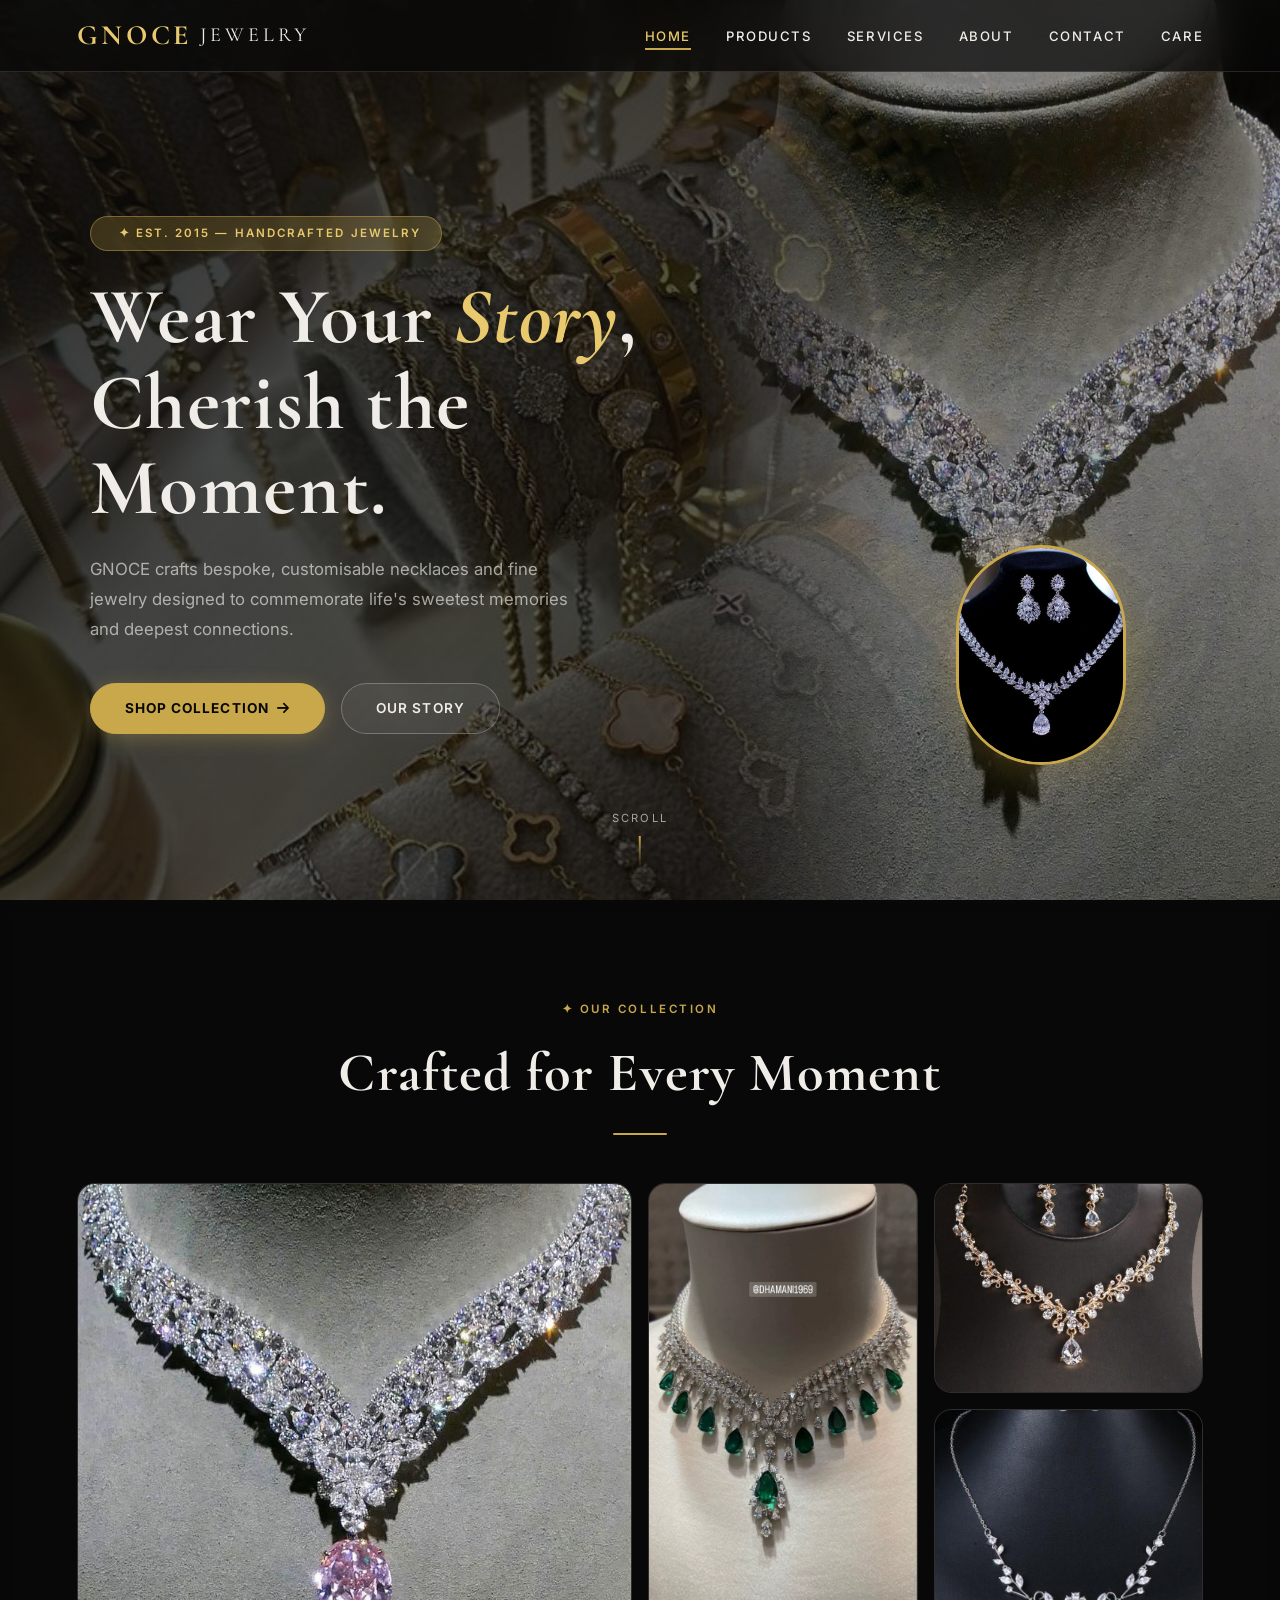
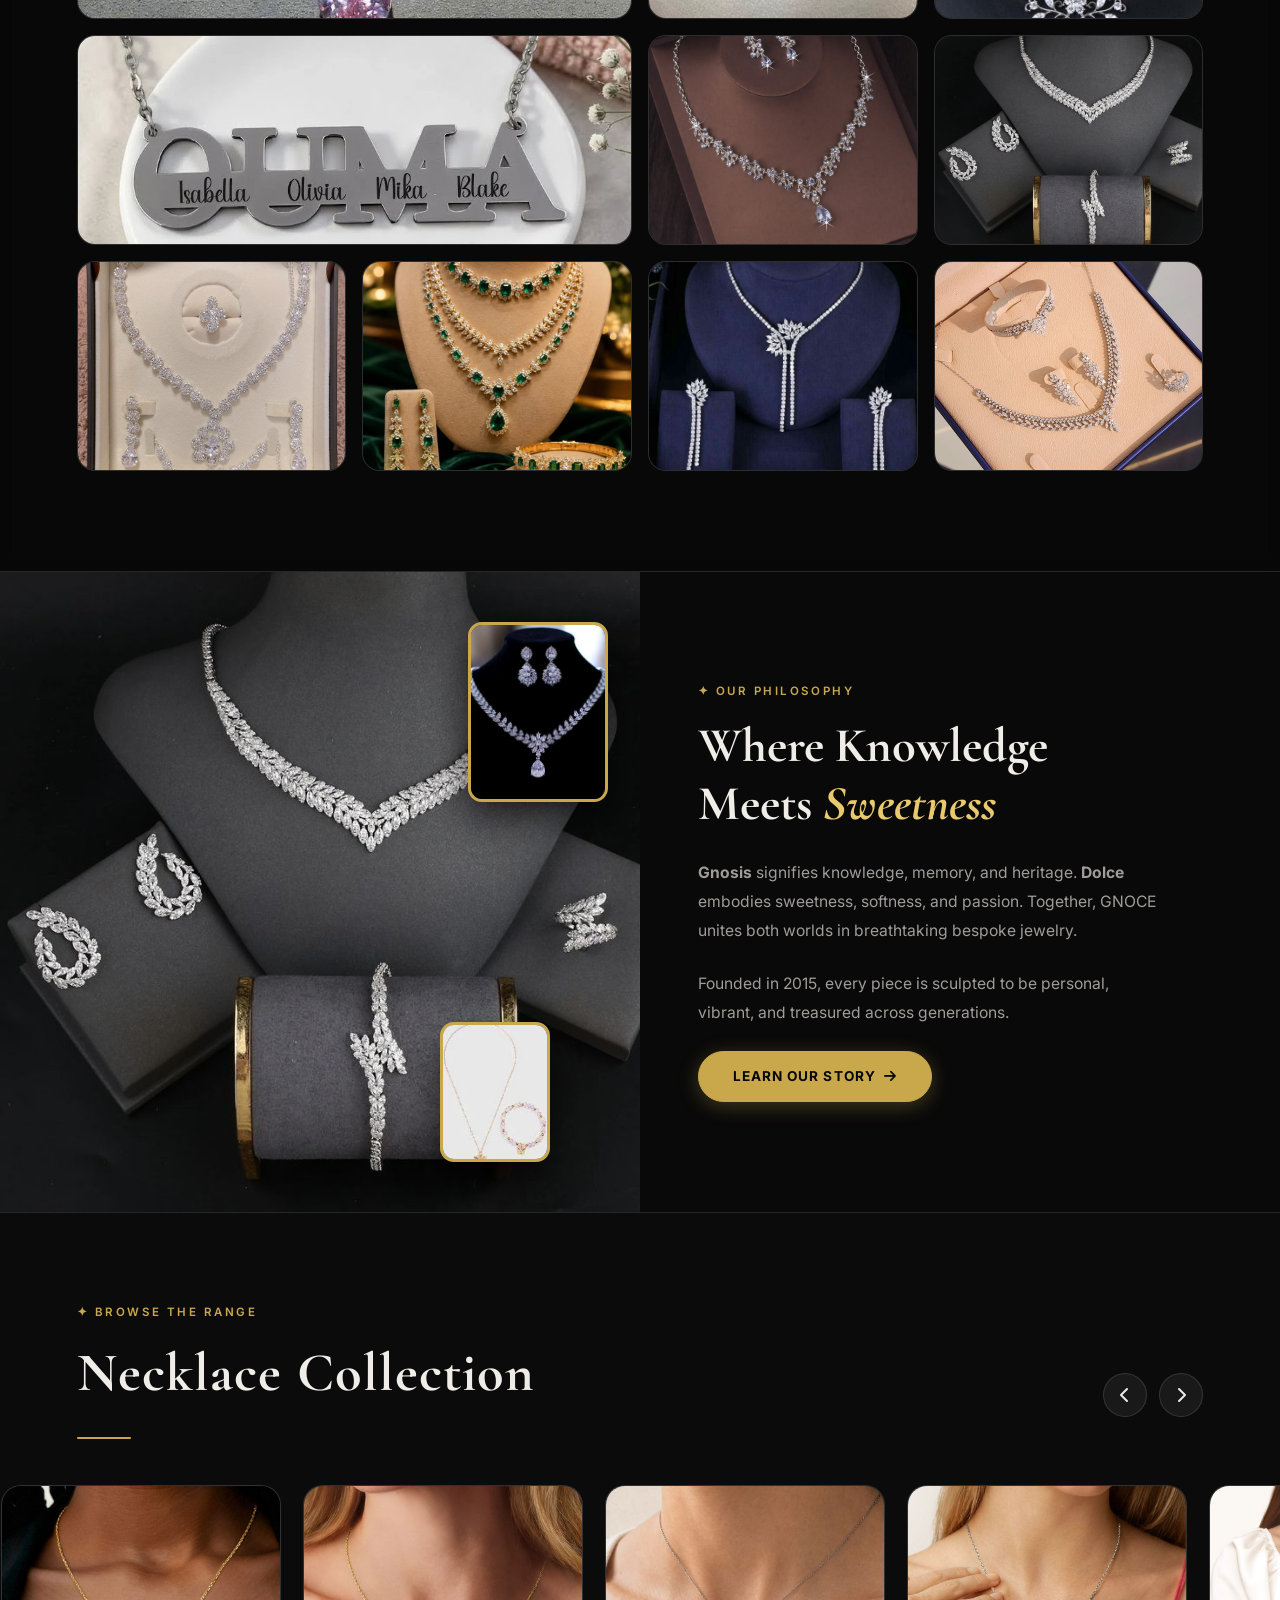
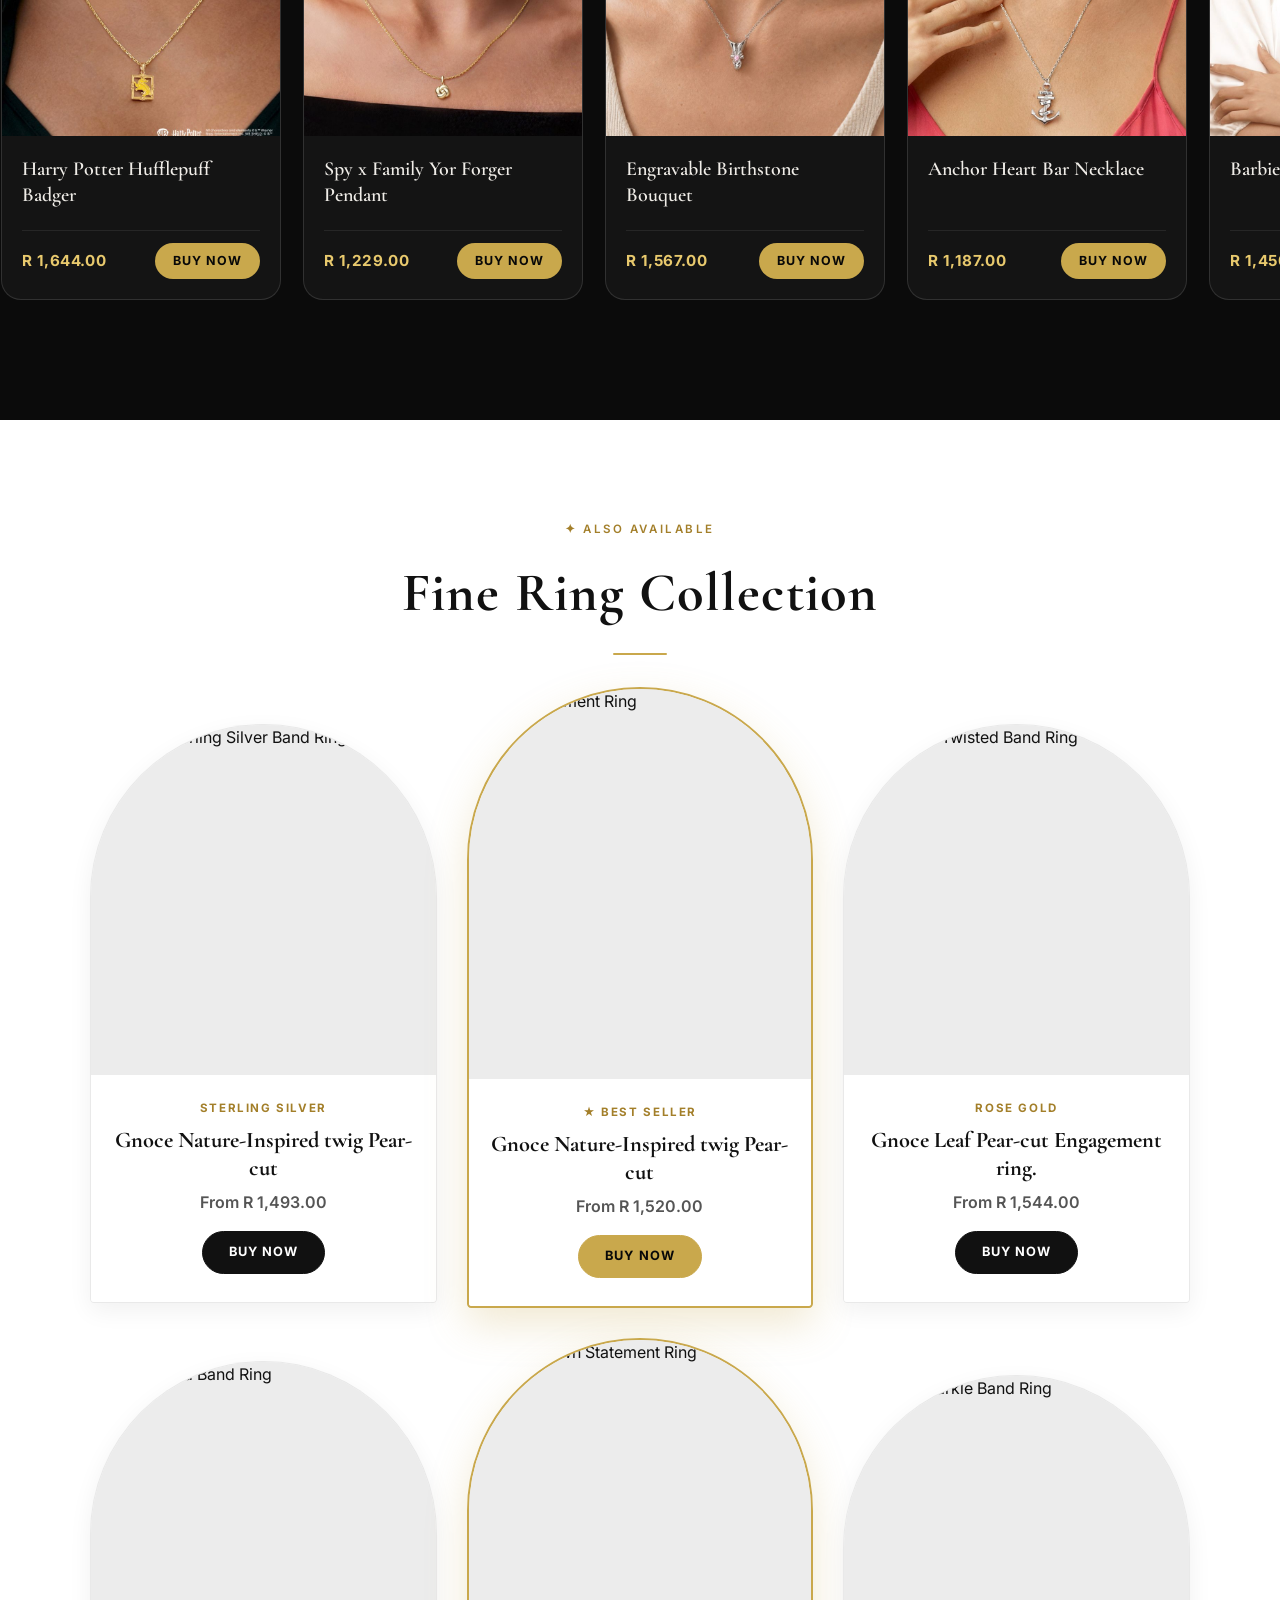
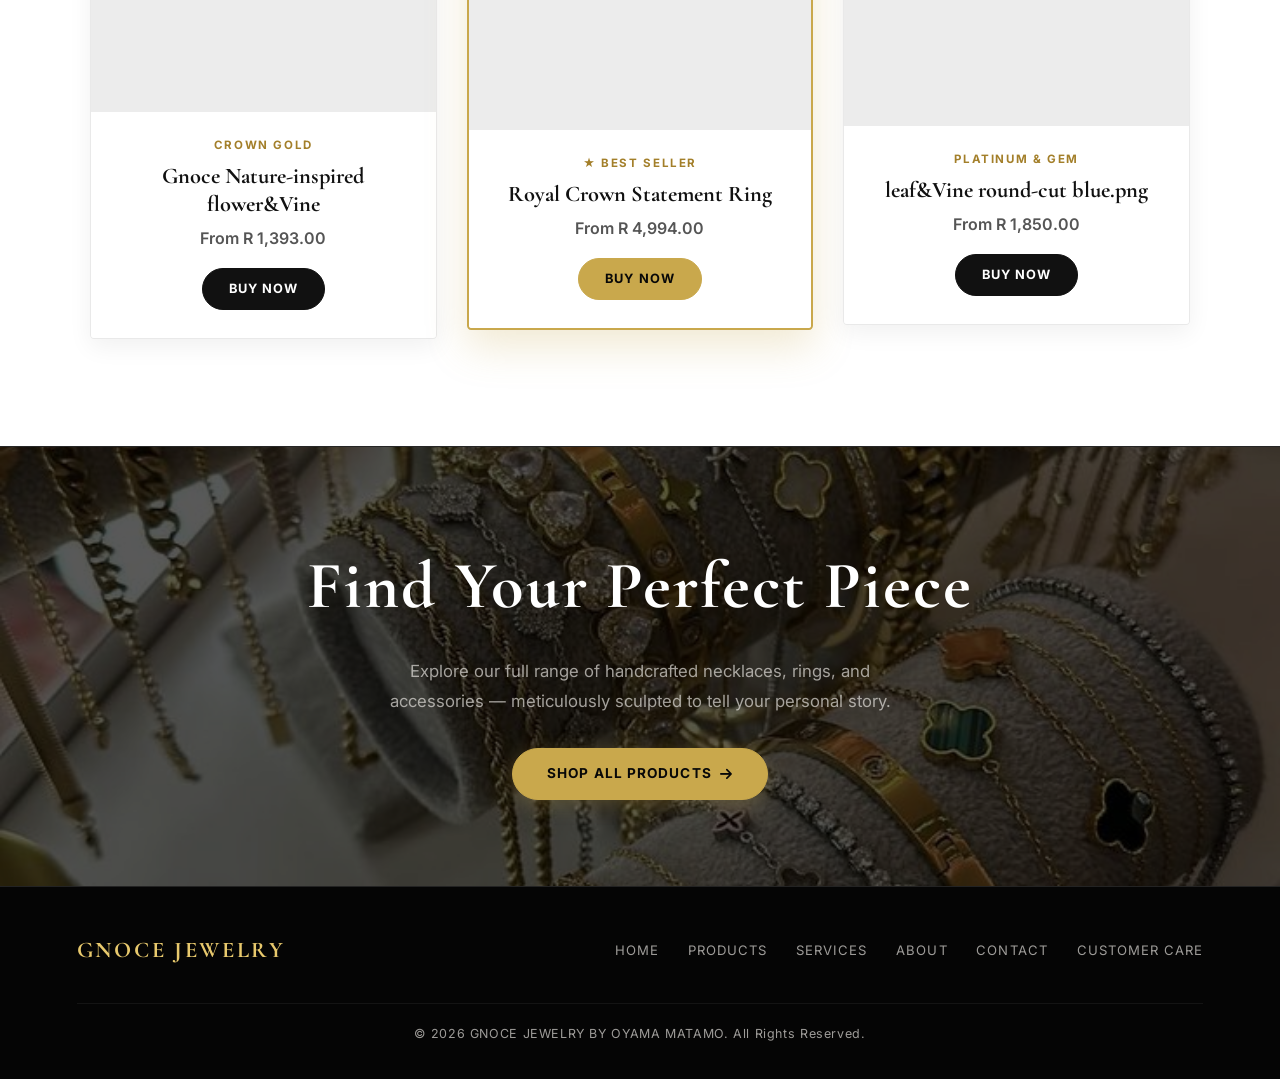
==== commit 2493784a: "Add files via upload" ====
--- a/index-PAICTA-NSF055.html
+++ b/index-PAICTA-NSF055.html
@@ -1103,7 +1103,7 @@
 
             <ul class="nav-links" id="navLinks">
                 <li><a href="index.html" class="active">Home</a></li>
-                <li><a href="products.html">Products</a></li>
+                <li><a href="product.html">Products</a></li>
                 <li><a href="services.html">Services</a></li>
                 <li><a href="about.html">About</a></li>
                 <li><a href="contacts.html">Contact</a></li>
